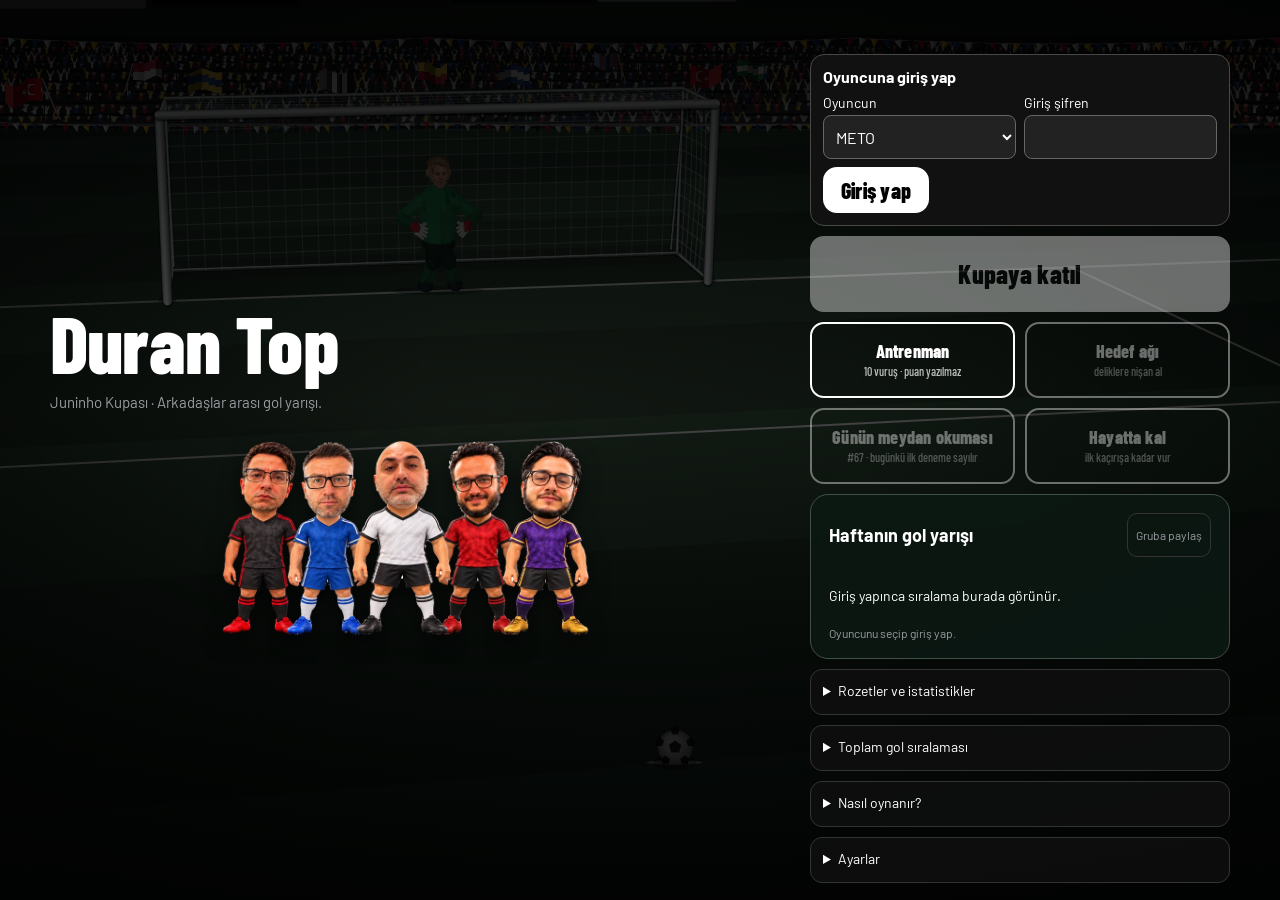
==== index.html @ bfcb336d "Add LORT counter-rotation, wrist follow-through, facial volumes and skin materials (20261022e)" ====
<!doctype html>
<html lang="tr">
<head>
  <meta charset="utf-8">
  <meta name="viewport" content="width=device-width, initial-scale=1, maximum-scale=1, user-scalable=no, viewport-fit=cover">
  <meta name="theme-color" content="#000000">
  <title>Duran Top</title>
  <link rel="preconnect" href="https://fonts.googleapis.com">
  <link rel="preconnect" href="https://fonts.gstatic.com" crossorigin>
  <link href="https://fonts.googleapis.com/css2?family=Barlow+Condensed:wght@600;800&family=Barlow:wght@500;600&display=swap" rel="stylesheet" media="print" onload="this.media='all'">
  <link rel="stylesheet" href="css/stil.css?v=20261021a">
</head>
<body>
  <div id="yukleme" role="status">Görseller yükleniyor…</div>
  <canvas id="sahne" aria-label="Oyun sahnesi"></canvas>

  <!-- Ana ekran -->
  <section id="menu" class="ekran">
    <div class="menu-ust">
      <h1>Duran Top</h1>
      <p class="alt-baslik">Juninho Kupası · Arkadaşlar arası gol yarışı.</p>
    </div>
    <div class="kadro" id="kadro" aria-hidden="true"></div>
    <div class="menu-alt">
      <div id="kimlikKutu" class="kimlik-kutu">
        <form id="kimlikForm"><strong>Oyuncuna giriş yap</strong><label>Oyuncun<select id="kimlikOyuncu"><option value="meto">METO</option><option value="lort">LORT</option><option value="fero">FERO</option><option value="latte">LATTE</option><option value="josh">JOSH</option></select></label><label>Giriş şifren<input id="kimlikKod" type="password" autocomplete="current-password" autocapitalize="characters" spellcheck="false" maxlength="40" required></label><button id="kimlikGiris" class="btn ana" type="submit">Giriş yap</button></form>
        <div id="kimlikAcik" hidden><strong id="kimlikAd"></strong><button id="kimlikCikis" class="ayar" type="button">Çıkış yap</button></div><p id="kimlikNot" role="status"></p>
      </div>
      <div class="menu-oyna">
        <button class="btn ana" id="btnResmi" type="button">Kupaya katıl</button>
        <button class="btn ikinci" id="btnAntrenman" type="button">Antrenman<small>10 vuruş · puan yazılmaz</small></button>
        <button class="btn ikinci" id="btnHedef" type="button">Hedef ağı<small>deliklere nişan al</small></button>
        <button class="btn ikinci" id="btnGunluk" type="button">Günün meydan okuması<small id="gunlukDurum"></small></button>
        <button class="btn ikinci" id="btnHayat" type="button">Hayatta kal<small id="hayatDurum"></small></button>
      </div>
      <div class="kupa-kutu">
        <div class="kupa-baslik"><strong>Haftanın gol yarışı</strong><button id="kupaPaylas" class="ayar" type="button">Gruba paylaş</button></div>
        <p id="haftaBaslik"></p>
        <div id="kupaTablo"><p>Giriş yapınca sıralama burada görünür.</p></div>
        <p id="canliDurum" role="status">Bağlanılıyor…</p>
      </div>
      <details class="menu-detay"><summary>Rozetler ve istatistikler</summary><div id="rozetListe"></div></details>
      <details class="menu-detay"><summary>Toplam gol sıralaması</summary><div id="genelTablo"></div></details>
      <details class="menu-detay"><summary>Nasıl oynanır?</summary>
        <ul class="oyun-kurallari">
          <li>Her hafta 10 vuruş: 5 penaltı, 2 yakın ve 3 uzak frikik.</li>
          <li>En çok gol atan kazanır. Gol sayısı eşitse puana bakılır; puan da eşitse birincilik paylaşılır.</li>
          <li>Hafta pazartesi gece yarısı, İstanbul saatiyle yenilenir. Kullanılmayan vuruşlar devretmez.</li>
          <li>Yalnızca kendi oyuncunla oynarsın. Antrenman sınırsızdır ve yarışmaya sayılmaz.</li>
          <li>Duruşunu ve gücünü seç, kalede nişan al, topa temas noktanı belirle ve yeşilde vur. Sert ve hassas köşe vuruşlarında zamanlama daha zordur.</li>
        </ul>
      </details>
      <details class="menu-detay"><summary>Ayarlar</summary><div class="ayarlar">
        <button class="ayar" id="btnSes" type="button">Ses: açık</button>
        <button class="ayar" id="btnMuzik" type="button">Müzik: açık</button>
        <button class="ayar" id="btnSolEl" type="button">Sol el modu: kapalı</button>
        <button class="ayar" id="btnBuyuk" type="button">Büyük düğmeler: kapalı</button>
        <button class="ayar" id="btnHareket" type="button">Hareket: tam</button>
        <button class="ayar" id="btnTitresim" type="button">Titreşim: açık</button>
        <div class="ses-seviye" id="sesSeviye">
          <label>Müzik <output id="svMuzikYaz">100%</output><input id="svMuzik" type="range" min="0" max="100" step="5" value="100" aria-label="Müzik ses düzeyi"></label>
          <label>Efektler (vuruş, direk, ağ, düdük, uğultu) <output id="svEfektYaz">100%</output><input id="svEfekt" type="range" min="0" max="100" step="5" value="100" aria-label="Efekt ses düzeyi"></label>
          <label>Spiker ve tribün <output id="svTribunYaz">100%</output><input id="svTribun" type="range" min="0" max="100" step="5" value="100" aria-label="Spiker ve tribün ses düzeyi"></label>
        </div>
        <button class="ayar" id="btnCubuk" type="button">Antrenman çubuğu: açık</button>
        <button id="yeniKupa" class="ayar" type="button">Bağlantıyı yenile</button>
      <details id="muzikKaynak"><summary>Müzik kaynakları</summary><p>“Eighties Action”, “Kick Shock”, “Funkorama” — <a href="https://incompetech.com/" target="_blank" rel="noopener">Kevin MacLeod (incompetech.com)</a>. <a href="https://creativecommons.org/licenses/by/4.0/" target="_blank" rel="noopener">Creative Commons: By Attribution 4.0</a>. Süre ve ses seviyesi düzenlendi.</p></details>
      </div></details>
      <input id="kupaKod" type="hidden">
      <p class="not" id="menuNot" hidden></p>
      <button id="btnSifirla" type="button" hidden>Yerel test kaydını sıfırla</button>
    </div>
  </section>

  <!-- Karakter seçimi -->
  <section id="secim" class="ekran" hidden>
    <button class="geri" id="secimGeri" type="button">‹ Menü</button>
    <h2>Kimi seçiyorsun?</h2>
    <p class="not" id="secimNot">Beşinin oynanışı aynı. Fark yalnızca forma ve tepkilerde.</p>
    <div class="secim-izgara" id="secimIzgara"></div>
  </section>

  <!-- Oyun arayüzü -->
  <section id="oyun" class="ekran oyun" hidden>
    <header class="hud">
      <button class="hud-geri" id="hudGeri" type="button">‹ Menü</button>
      <div class="hud-orta">
        <span id="hudVurus">Vuruş 1/10</span>
        <span class="hud-tip" id="hudTip">Penaltı</span>
      </div>
      <div class="hud-puan"><span id="hudPuan">0</span><small>puan</small></div>
      <button class="hud-ses" id="hudSes" type="button" aria-label="Sesi aç veya kapat">Ses kapalı</button>
    </header>

    <div class="ipucu" id="ipucu">Kaleye dokun, parmağını sürükle, bırak. Nişan kilitlenir.</div>

    <div id="fifaNisan" class="kumanda" hidden>
      <div class="kumanda-sol">
        <button id="nisanYukari" class="yon-ok k-yukari" type="button" aria-label="Nişan yukarı">▲</button>
        <button id="nisanSol" class="yon-ok k-sol" type="button" aria-label="Nişan sola">◀</button>
        <button id="nisanAsagi" class="yon-ok k-asagi" type="button" aria-label="Nişan aşağı">▼</button>
        <button id="nisanSag" class="yon-ok k-sag" type="button" aria-label="Nişan sağa">▶</button>
      </div>
      <div class="kumanda-sag">
        <button id="nisanKilit" class="btn ana kumanda-tamam" type="button">Tamam</button>
        <div class="kumanda-vucut">
          <button id="yonSol" class="yon-ok" type="button" aria-label="Vücudu sola çevir (basılı tut)">↺</button>
          <button id="yonSag" class="yon-ok" type="button" aria-label="Vücudu sağa çevir (basılı tut)">↻</button>
        </div>
      </div>
    </div>
    <div id="gucPanel" class="temas-panel guc-panel saha-secimi" hidden>
      <h2>1 · Şut gücü</h2><p id="gucNot">%100 · Tam güç</p>
      <input id="gucSec" type="range" min="30" max="100" value="100" step="1" aria-label="Vuruş gücü">
      <p>Az güç: geniş yeşil, daha yavaş top · Fazla güç: dar yeşil, daha fazla sapma</p>
      <button id="gucOnay" class="btn ana" type="button">Hedefi seç</button>
    </div>
    <div id="temasPanel" class="temas-panel saha-secimi" hidden>
      <h2>2/3 · Topun neresine?</h2><details class="secim-yardim"><summary>Temas ipuçları</summary><p>Merkez: temiz şut · Alt: yükselen top · Üst: bastırılan top<br>Yanlar: falso · Hedef, temiz vuruş yönüdür; temas varış yerini değiştirir.</p></details>
      <canvas id="temasTop" width="220" height="220" aria-label="Top üzerinde temas noktasını seç"></canvas>
      <p id="temasNot">Merkeze temas · Düz şut</p>
      <button id="temasOnay" class="btn ana" type="button">Ortadan vur</button>
    </div>
    <div class="fifa-tik" id="fifaTik" hidden role="button" aria-label="İbre alanı: yeşile gelince dokun"><canvas id="fifaSayacBuyuk" width="240" height="240" aria-hidden="true"></canvas><span id="fifaTikYazi" role="status">Yeşile gelince dokun!</span></div>
    <div class="alt" id="alt" hidden>
      <div class="falso" id="falsoKutu" hidden>
        <span class="etiket">Falso</span>
        <div class="segment" role="group" aria-label="Falso yönü">
          <button type="button" data-falso="-1">↶ Sola</button>
          <button type="button" data-falso="0" class="secili">Düz</button>
          <button type="button" data-falso="1">Sağa ↷</button>
        </div>
      </div>
      <p id="ucusDurum" role="status"></p><small class="ucus-ipucu">Beyaz hedef: nişanın · Kesik çizgi ve sarı halka: yeşilde tahmini uçuş ve kale çizgisi geçişi.</small>
      <div class="cubuk" id="cubukKutu">
        <div class="cubuk-yol" id="cubukYol"><div class="cubuk-bant" id="cubukBant"></div><div class="cubuk-imlec" id="cubukImlec"></div></div>
        <span class="cubuk-yazi" id="cubukYazi">Yeşil: hızlı ve isabetli · Kaçırırsan hız ve isabet düşer</span>
      </div>
      <div class="fifa-sayac" id="fifaKutu" hidden><canvas id="fifaSayac" width="240" height="240" aria-hidden="true"></canvas><span id="fifaYazi" role="status">VUR'u basılı tut: güç dolar. Bırak.</span></div>
      <div class="alt-dugmeler">
        <button class="btn ikinci kucuk" id="duzeltBtn" type="button">Nişanı değiştir (1)</button>
        <button class="btn ana vur" id="vurBtn" type="button">VUR</button>
      </div>
    </div>

    <div class="sonuc" id="sonuc" hidden>
      <div class="sonuc-ust"><div class="sonuc-baslik" id="sonucBaslik">GOL</div><div class="sonuc-puan" id="sonucPuan">+100</div></div>
      <div class="sonuc-detay" id="sonucDetay"></div>
      <div class="sonuc-neden" id="sonucNeden"></div>
      <div class="sonuc-yorum" id="sonucYorum"></div>
      <div class="sonuc-dugmeler"><button class="btn" id="tekrarBtn" type="button">↺ Tekrar</button><button class="btn ana" id="devamBtn" type="button">Devam</button></div>
    </div>
    <div class="tekrar-etiket" id="tekrarEtiket" hidden>● TEKRAR</div>
  </section>

  <!-- Tur sonu -->
  <section id="tursonu" class="ekran" hidden>
    <img id="turKarakter" class="tur-karakter" alt="">
    <h2 id="turBaslik">Tur bitti</h2>
    <div class="tur-toplam"><span id="turToplam">0</span><small>puan</small></div>
    <ol class="tur-liste" id="turListe"></ol>
    <p class="not" id="turNot"></p>
    <div class="tur-dugmeler">
      <button class="btn ikinci" id="sonucPaylas" type="button">Sonucu paylaş</button>
      <button class="btn ikinci" id="kartPaylas" type="button">Görsel paylaş</button>
      <button class="btn ana" id="turTekrar" type="button">Tekrar oyna</button>
      <button class="btn ikinci" id="turMenu" type="button">Menü</button>
    </div>
  </section>

  <script src="js/ayar.js?v=20261020b"></script>
  <script src="js/perf.js?v=20261011a"></script>
  <script src="js/ruzgar.js?v=20261014a"></script>
  <script src="js/bonus.js?v=20261016a"></script>
  <script src="js/yorum.js?v=20261014a"></script>
  <script src="js/rozet.js?v=20261014a"></script>
  <script src="js/modlar.js?v=20261014a"></script>
  <script src="js/muzik.js?v=20261019c"></script>
  <script src="js/cihaz.js?v=20261015a"></script>
  <script src="js/kart.js?v=20261015a"></script>
  <script src="js/sestest.js?v=20261017a"></script>
  <script src="js/veri.js?v=20261005ab"></script>
  <script src="js/baraj.js?v=20261016a"></script>
  <script src="js/model3d.js?v=20261005ae"></script>
  <script src="js/kaleci3d.js?v=20261019a"></script>
  <script src="js/baraj3d.js?v=20261017c"></script>
  <script src="js/kaleci.js?v=20261022a"></script>
  <script src="js/ucus.js?v=20261018b"></script>
  <script src="js/fizik.js?v=20261022a"></script>
  <script src="js/hedef.js?v=20261016a"></script>
  <script src="js/ag.js?v=20261010b"></script>
  <script src="js/puan.js?v=20261005ab"></script>
  <script src="js/ses.js?v=20261019a"></script>
  <script src="js/tezahurat.js?v=20261019a"></script>
  <script src="js/meto3d.js?v=20261021a"></script>
  <script src="js/lort-body.js?v=20261022e"></script>
  <script src="js/futbolcu3d.js?v=20261022e"></script>
  <script src="js/sevinc.js?v=20261020b"></script>
  <script src="js/lort-enhancements.js?v=20261016a"></script>
  <script src="js/tribun.js?v=20261014a"></script>
  <script src="js/cizim.js?v=20261022b"></script>
  <script src="js/canli.js?v=20261022a"></script>
  <script src="js/oyun.js?v=20261022a"></script>
  <div id="seriKutu" class="seri-kutu" hidden>🔥 ×1.5</div>
  <div id="rozetToast" class="rozet-toast" hidden></div>
  <div id="ruzgarKutu" class="ruzgar-kutu" hidden><div class="ruzgar-kadran"><span id="ruzgarOk" class="ruzgar-ok">➤</span></div><div class="ruzgar-metin"><div class="ruzgar-satir"><span id="ruzgarYaz" class="ruzgar-yaz">0</span><span class="ruzgar-birim">m/sn</span></div><span id="ruzgarSev" class="ruzgar-sev">RÜZGÂR</span></div></div>
  <div id="perfKutu" class="perf-kutu" hidden></div>
  <textarea id="perfRapor" class="perf-rapor" hidden readonly aria-label="Performans raporu"></textarea>
</body>
</html>
---- css/stil.css ----
/* Duran Top - gece stadyumu, siyah-beyaz. Tek vurgu: zamanlama bandı ve gol için yeşil. */
:root {
  --gece: #0a0a0a;
  --cizgi: #ffffff;
  --duman: #9a9ca1;
  --levha: rgba(10, 10, 10, 0.82);
  --yesil: #3ddc84;
  --kirmizi: #ff5a4f;
  --baslik: 'Barlow Condensed', 'Arial Narrow', 'Helvetica Neue', Arial, sans-serif;
  --metin: 'Barlow', 'Helvetica Neue', Arial, sans-serif;
  --guvenli-alt: env(safe-area-inset-bottom, 0px);
  --guvenli-ust: env(safe-area-inset-top, 0px);
}
* { box-sizing: border-box; -webkit-tap-highlight-color: transparent; }
html, body { margin: 0; height: 100%; background: var(--gece); color: var(--cizgi); font-family: var(--metin); overflow: hidden; overscroll-behavior: none; }
body { position: fixed; inset: 0; user-select: none; -webkit-user-select: none; -webkit-touch-callout: none; }
canvas#sahne { position: fixed; inset: 0; width: 100%; height: 100%; touch-action: none; display: block; }
[hidden] { display: none !important; }

.ekran { position: fixed; inset: 0; display: flex; flex-direction: column; padding: calc(16px + var(--guvenli-ust)) 18px calc(16px + var(--guvenli-alt)); pointer-events: none; }
.ekran > * { pointer-events: auto; }
#menu, #secim, #tursonu { background: linear-gradient(180deg, rgba(0,0,0,.9) 0%, rgba(0,0,0,.72) 45%, rgba(0,0,0,.94) 100%); }

h1, h2 { font-family: var(--baslik); margin: 0; line-height: .92; font-weight: 800; letter-spacing: -.01em; }
h1 { font-size: clamp(64px, 21vw, 104px); }
h2 { font-size: clamp(34px, 10vw, 48px); }
.alt-baslik, .not { color: var(--duman); font-size: 15px; line-height: 1.35; margin: 10px 0 0; max-width: 34ch; }

/* Ana ekran */
.menu-ust { padding-top: 6vh; }
.kadro { display: flex; justify-content: center; align-items: flex-end; margin: auto 0 4px; padding-bottom: 8px; pointer-events: none; }
.kadro img { flex: 0 0 auto; min-width: 0; width: auto; height: min(26vh, 44vw, 210px); object-fit: contain; object-position: bottom; margin: 0 -7px; filter: drop-shadow(0 8px 10px rgba(0,0,0,.6)); }
.kadro img:nth-child(3) { position: relative; z-index: 2; }
.menu-alt { display: flex; flex-direction: column; gap: 10px; }
.ayarlar { display: flex; gap: 8px; margin-top: 2px; }
.ayar, .link, .geri, .hud-geri, .hud-ses { font: inherit; color: var(--duman); background: none; border: 1px solid #333; border-radius: 10px; padding: 10px 12px; min-height: 44px; }
.ayar { flex: 1; font-size: 14px; }
.ayar.acik { color: var(--cizgi); border-color: var(--cizgi); }
.link { border: 0; text-decoration: underline; font-size: 13px; align-self: flex-start; padding-left: 0; }

.btn { font-family: var(--baslik); font-weight: 800; font-size: 26px; letter-spacing: .01em; min-height: 58px; border-radius: 14px; border: 2px solid var(--cizgi); cursor: pointer; transition: transform .08s ease; }
.btn:active { transform: scale(.98); }
.btn.ana { background: var(--cizgi); color: #000; }
.btn.ikinci { background: transparent; color: var(--cizgi); }
.btn.kucuk { font-size: 18px; min-height: 52px; padding: 0 14px; }
.btn:focus-visible, .ayar:focus-visible, .segment button:focus-visible, .secim-kart:focus-visible { outline: 3px solid var(--yesil); outline-offset: 2px; }

/* Seçim */
.geri { align-self: flex-start; margin-bottom: 16px; }
.secim-izgara { display: grid; grid-template-columns: repeat(3, 1fr); gap: 10px; margin-top: 18px; }
.secim-kart { background: rgba(255,255,255,.04); border: 1px solid #2f2f2f; border-radius: 14px; padding: 8px 4px 10px; color: var(--cizgi); font-family: var(--baslik); font-weight: 800; font-size: 24px; cursor: pointer; display: flex; flex-direction: column; align-items: center; gap: 4px; }
.secim-kart img { width: 100%; height: 17vh; object-fit: contain; }
.secim-kart:active { background: rgba(255,255,255,.12); }

/* HUD */
.oyun { padding: 0; }
.hud { display: grid; grid-template-columns: auto 1fr auto auto; align-items: center; gap: 8px; padding: calc(8px + var(--guvenli-ust)) 10px 8px; background: linear-gradient(180deg, rgba(0,0,0,.78), rgba(0,0,0,0)); }
.hud-geri, .hud-ses { font-size: 13px; padding: 8px 10px; min-height: 40px; background: rgba(0,0,0,.5); }
.hud-orta { display: flex; flex-direction: column; font-family: var(--baslik); font-weight: 800; font-size: 22px; line-height: 1; }
.hud-tip { font-family: var(--metin); font-weight: 600; font-size: 13px; color: var(--duman); margin-top: 3px; }
.hud-puan { text-align: right; font-family: var(--baslik); font-weight: 800; font-size: 34px; line-height: .9; }
.hud-puan small { display: block; font-family: var(--metin); font-weight: 600; font-size: 11px; color: var(--duman); }

.ipucu { position: absolute; left: 14px; right: 14px; bottom: calc(18px + var(--guvenli-alt)); text-align: center; font-size: 16px; font-weight: 600; background: var(--levha); border-radius: 12px; padding: 12px 14px; pointer-events: none; }

/* Alt panel */
.alt { position: absolute; left: 0; right: 0; bottom: 0; background: linear-gradient(180deg, rgba(0,0,0,0), rgba(0,0,0,.88) 24%); padding: 26px 14px calc(14px + var(--guvenli-alt)); display: flex; flex-direction: column; gap: 12px; }
.falso { display: flex; align-items: center; gap: 10px; }
.etiket { font-size: 14px; color: var(--duman); min-width: 44px; }
.segment { display: flex; flex: 1; border: 2px solid var(--cizgi); border-radius: 12px; overflow: hidden; }
.segment button { flex: 1; font: inherit; font-weight: 600; font-size: 16px; min-height: 48px; background: transparent; color: var(--cizgi); border: 0; cursor: pointer; }
.segment button + button { border-left: 2px solid var(--cizgi); }
.segment button.secili { background: var(--cizgi); color: #000; }

.cubuk-yol { position: relative; height: 18px; border-radius: 9px; background: #2a2a2a; border: 1px solid #555; overflow: visible; }
.cubuk-bant { position: absolute; top: -1px; bottom: -1px; left: 46.5%; width: 7%; background: var(--yesil); border-radius: 4px; }
.cubuk-imlec { position: absolute; top: -9px; width: 6px; height: 36px; margin-left: -3px; background: var(--cizgi); border-radius: 3px; box-shadow: 0 0 0 2px #000; left: 0; }
.cubuk-yazi { display: block; text-align: center; font-size: 13px; color: var(--duman); margin-top: 12px; }
.alt-dugmeler { display: flex; gap: 10px; }
.alt-dugmeler .btn.vur { flex: 1; font-size: 38px; min-height: 68px; }
.alt-dugmeler .btn.ikinci { flex: 0 0 38%; line-height: 1.05; }
.alt-dugmeler .btn[disabled] { opacity: .35; }

/* Sonuç */
.sonuc { position: absolute; left: 0; right: 0; bottom: 0; background: rgba(8,8,8,.92); border-top: 1px solid #333; border-radius: 18px 18px 0 0; padding: 14px 16px calc(14px + var(--guvenli-alt)); animation: sonucGel .22s ease-out; }
.sonuc-ust { display: flex; flex-wrap: wrap; align-items: baseline; justify-content: space-between; gap: 2px 10px; }
.sonuc-baslik { font-family: var(--baslik); font-weight: 800; font-size: clamp(30px, 9.5vw, 58px); line-height: .95; white-space: nowrap; }
.sonuc.gol .sonuc-baslik, .sonuc.gol .sonuc-puan { color: var(--yesil); }
.sonuc.kacti .sonuc-baslik { color: var(--kirmizi); }
.sonuc-puan { font-family: var(--baslik); font-weight: 800; font-size: 34px; white-space: nowrap; flex-shrink: 0; }
.sonuc-detay { color: var(--duman); font-size: 14px; min-height: 18px; margin-top: 2px; }
.sonuc-neden { font-size: 16px; font-weight: 600; margin: 8px 0 12px; min-height: 40px; line-height: 1.3; }
.sonuc .btn { width: 100%; min-height: 54px; }
@keyframes sonucGel { from { opacity: 0; } to { opacity: 1; } }

/* Tur sonu */
#tursonu { align-items: stretch; overflow-y: auto; }
.tur-karakter { height: 24vh; max-height: 190px; width: auto; max-width: 70%; object-fit: contain; align-self: center; margin-top: 2vh; }
#tursonu h2 { text-align: center; margin-top: 4px; }
.tur-toplam { text-align: center; font-family: var(--baslik); font-weight: 800; font-size: 76px; line-height: 1; margin-top: 6px; }
.tur-toplam small { font-family: var(--metin); font-weight: 600; font-size: 14px; color: var(--duman); margin-left: 6px; }
.tur-liste { list-style: none; margin: 10px 0 0; padding: 0; }
.tur-liste li { display: grid; grid-template-columns: 1fr auto; gap: 8px; padding: 9px 2px; border-bottom: 1px solid #2a2a2a; font-size: 16px; }
.tur-liste .ad { font-weight: 600; }
.tur-liste .sonuc-ad { color: var(--duman); font-size: 14px; display: block; font-weight: 500; }
.tur-liste .p { font-family: var(--baslik); font-weight: 800; font-size: 26px; align-self: center; }
.tur-liste .p.sifir { color: #666; }
#turNot { text-align: center; margin: 12px auto 0; }
.tur-dugmeler { display: flex; flex-direction: column; gap: 10px; margin-top: auto; padding-top: 16px; }

@media (max-height: 700px) {
  .kadro img { height: 20vh; }
  .alt { gap: 8px; padding-top: 20px; }
  .segment button { min-height: 42px; }
  .cubuk-yazi { margin-top: 10px; }
  .alt-dugmeler .btn.vur { min-height: 58px; font-size: 32px; }
}
@media (prefers-reduced-motion: reduce) { .sonuc { animation: none; } .btn { transition: none; } }

/* Compact layouts may scroll menus; game controls stay fixed. */
#menu, #secim { overflow-y: auto; pointer-events: auto; }
#yukleme { position: fixed; z-index: 100; inset: 0; display: grid; place-items: center; padding: 30px; text-align: center; background: rgba(0,0,0,.94); font-size: 18px; }
@media (max-height: 650px) {
 .menu-ust { padding-top: 8px; }
 .kadro { margin: 12px 0; }
 .kadro img { height: 18vh; }
 .menu-alt { gap: 6px; }
 .hud-orta { font-size: 18px; }
 .hud-tip { font-size: 11px; }
 .hud { gap: 4px; }
 .alt { gap: 6px; padding-top: 14px; }
 .alt-dugmeler .btn.ikinci { font-size: 15px; }
}

.kupa-kutu { background:#171717; border:1px solid #444; border-radius:12px; padding:12px; display:flex; flex-direction:column; gap:8px; font-size:14px; }
.kupa-kutu label { display:flex; align-items:center; gap:10px; }
#kupaKod { width:120px; padding:8px; background:#000; color:#fff; border:1px solid #777; font:700 20px monospace; text-transform:uppercase; }
#kupaTablo>div {display:flex;justify-content:space-between;gap:10px;padding:5px 0;border-bottom:1px solid #333;font-size:12px;}
.temas-panel {position:absolute;inset:0;z-index:20;background:rgba(0,0,0,.92);display:flex;flex-direction:column;justify-content:center;align-items:center;text-align:center;gap:8px;padding:16px;pointer-events:auto;}
.temas-panel h2 {font-size:32px;}.temas-panel p {margin:4px 0;font-size:14px;}
#temasTop {width:200px;height:200px;touch-action:none;}
.temas-panel .btn {width:min(340px,100%);font-size:24px;}
#menu {display:block;overflow-y:auto;} .menu-ust{padding-top:20px;} .kadro{margin:20px 0;} .kadro img{height:min(18vh,130px);}
@media(max-height:650px){#temasTop{width:150px;height:150px;}.temas-panel h2{font-size:26px;}}

.ucus-ipucu {display:block;color:#b9c8c0;font-size:12px;text-align:center;line-height:1.4;margin-bottom:5px;}
/* Full viewport scene, bounded readable controls, independent wide-screen composition. */
html,body {width:100%;min-height:100%;}canvas#sahne {height:100dvh;}
.ekran {height:100dvh;box-sizing:border-box;}
#secim,#tursonu {overflow-y:auto;pointer-events:auto;}
.alt,.sonuc {left:50%;right:auto;transform:translateX(-50%);width:min(520px,calc(100% - 28px));box-sizing:border-box;}
.hud {width:min(1200px,100%);margin:0 auto;box-sizing:border-box;}
#ucusDurum {font-size:13px;line-height:1.3;color:#ffcf75;text-align:center;margin:4px 0;}
#canliDurum {font-size:13px;color:#8de0ad;margin:4px 0;}
#tursonu>.tur-liste,#tursonu>.tur-dugmeler {width:min(620px,100%);align-self:center;}
#tursonu .not {align-self:center;text-align:center;}
@media(min-width:900px) and (min-height:500px){
 #menu {display:grid;grid-template-columns:minmax(0,1fr) 420px;grid-template-rows:auto auto;gap:16px 48px;padding:clamp(30px,6vh,80px) max(32px,calc((100vw - 1180px)/2));align-content:center;}
 .menu-ust {grid-column:1;grid-row:1;padding:0;align-self:end;}h1{font-size:clamp(76px,7vw,120px);}
 #menu .kadro {grid-column:1;grid-row:2;align-self:start;margin:24px 0 0;}
 #menu .kadro img {height:clamp(120px,22vh,245px);margin:0 -10px;}
 #menu .menu-alt {grid-column:2;grid-row:1/span 2;align-self:center;}
 .menu-alt .kupa-kutu {background:rgba(12,24,18,.9);padding:18px;border:1px solid #405047;border-radius:18px;}
 #secim {padding:clamp(24px,5vh,60px) max(32px,calc((100vw - 1180px)/2));}
 .secim-izgara {grid-template-columns:repeat(5,minmax(0,1fr));gap:18px;margin-top:40px;}
 .secim-kart img {height:clamp(140px,30vh,330px);}.secim-kart{font-size:32px;padding:14px;}
 .temas-panel {background:rgba(0,0,0,.84);}.temas-panel h2{font-size:46px;}#temasTop{width:280px;height:280px;}
 .hud {padding:20px 28px;}.hud-orta{font-size:30px;}.hud-puan{font-size:44px;}
 .alt,.sonuc {bottom:24px;}.ipucu{left:50%;right:auto;width:520px;transform:translateX(-50%);box-sizing:border-box;}
}
@media(orientation:landscape) and (max-height:600px){
 .hud{padding:8px 16px;}.hud-orta{font-size:20px;}
 .alt,.sonuc{width:min(430px,calc(100% - 28px));bottom:8px;padding:12px;}
 .sonuc-baslik{font-size:30px;}.sonuc-neden{min-height:0;margin:4px 0;font-size:13px;}
 .temas-panel{gap:3px;}#temasTop{height:140px;width:140px;}.temas-panel h2{font-size:26px;}
}
@media(orientation:landscape) and (max-height:600px){
 .alt,.sonuc{left:auto;right:12px;transform:none;width:min(330px,40vw);}
 .ipucu{left:12px;right:auto;width:calc(55vw - 24px);box-sizing:border-box;}
}
@media(min-width:900px) and (min-height:600px){
 .alt,.sonuc{left:auto;right:clamp(24px,4vw,80px);transform:none;width:340px;bottom:30px;}
 .ipucu{left:20%;right:auto;width:40%;transform:none;bottom:24px;}
}

.guc-panel input[type=range]{width:100%;height:30px;accent-color:#f04d57;cursor:pointer;touch-action:pan-x;background:transparent;}
.guc-panel input[type=range]::-webkit-slider-runnable-track{height:16px;border-radius:12px;background:linear-gradient(90deg,#741b27,#e2444f,#ff8c79);border:1px solid #ff9d98;}
.guc-panel input[type=range]::-webkit-slider-thumb{-webkit-appearance:none;width:28px;height:28px;border-radius:50%;background:#fff;border:3px solid #ed4858;margin-top:-7px;}
.guc-panel input[type=range]{-webkit-appearance:none;appearance:none;}
.guc-panel input[type=range]::-moz-range-track{height:16px;border-radius:12px;background:linear-gradient(90deg,#741b27,#ff8c79);}
.guc-panel input[type=range]::-moz-range-thumb{width:24px;height:24px;border-radius:50%;background:white;border:3px solid #ed4858;}

#durusPanel .segment { flex:0 0 auto; width:min(420px,100%); }

/* Show the field first; direction options remain below the player rather than covering the scene. */
.hazirlik-panel, #durusPanel { position:absolute; inset:auto 12px calc(16px + var(--guvenli-alt)); width:min(560px,calc(100% - 24px)); margin:0 auto; padding:14px; border:1px solid #555; border-radius:18px; background:rgba(8,8,8,.94); }
.hazirlik-panel .btn { width:100%; } #durusPanel h2 { font-size:28px; } #durusPanel p {font-size:14px;}

/* Weekly league and private login: allow the longer menu to scroll on phones. */
#menu {overflow-y:auto; overscroll-behavior:contain;} #menu .menu-ust {padding-top:12px;} #menu .kadro {flex-shrink:0;margin:12px 0;} #menu .menu-alt {padding-bottom:20px;}
.kimlik-kutu {border:1px solid #484848;border-radius:14px;background:#111;padding:12px;}
#kimlikForm {display:flex;flex-wrap:wrap;gap:8px;align-items:end;}#kimlikForm strong {width:100%;}#kimlikForm label {flex:1 1 140px;font-size:14px;display:flex;flex-direction:column;gap:4px;}
#kimlikForm input,#kimlikForm select {width:100%;font:inherit;font-size:16px;background:#222;color:white;border:1px solid #666;border-radius:8px;min-height:44px;padding:8px;}
#kimlikForm .btn {font-size:22px;min-height:44px;padding:8px 16px;}#kimlikAcik {display:flex;align-items:center;gap:12px;}#kimlikAcik .ayar {flex:0 0 auto;margin-left:auto;}#kimlikNot {font-size:14px;margin:6px 0 0;}
#genelTablo>div {display:flex;justify-content:space-between;gap:10px;padding:6px 0;border-bottom:1px solid #333;font-size:14px;}.kupa-kutu h3 {font-size:16px;margin:12px 0 4px;}

.btn:disabled {opacity:.4;cursor:not-allowed;}
/* Scores remain readable on narrow phones; names and totals may wrap separately. */
#genelTablo>div { flex-wrap:wrap; }
#genelTablo>div span { white-space:nowrap; }
#haftaBaslik { line-height:1.45; overflow-wrap:anywhere; }

/* Responsive access: long menus start at the top; controls scroll inside the viewport. */
#menu, #secim, #tursonu {
  overflow-x:hidden;
  overflow-y:auto;
  overscroll-behavior-y:contain;
  -webkit-overflow-scrolling:touch;
  scroll-padding-block:16px;
}
#menu > *, #secim > *, #tursonu > * { flex-shrink:0; min-width:0; }
#menu .menu-alt { min-width:0; }
#menu .kadro { max-width:100%; }
#menu .kadro img { max-width:23%; }
.kupa-kutu label { flex-wrap:wrap; }
#kupaTablo > div, #genelTablo > div { flex-wrap:wrap; }
#kupaTablo > div span, #genelTablo > div span { white-space:normal; overflow-wrap:anywhere; }
#kimlikAcik { flex-wrap:wrap; }
.temas-panel {
  overflow-y:auto;
  overflow-x:hidden;
  overscroll-behavior-y:contain;
  justify-content:flex-start;
  justify-content:safe center;
  padding-top:calc(16px + var(--guvenli-ust));
  padding-bottom:calc(16px + var(--guvenli-alt));
}
.temas-panel > * { flex-shrink:0; max-width:100%; }
.temas-panel h2, .sonuc-baslik { overflow-wrap:anywhere; }
.sonuc-baslik { white-space:normal; min-width:0; }
.alt, .sonuc, .hazirlik-panel, #durusPanel {
  max-height:calc(100dvh - 90px - var(--guvenli-ust) - var(--guvenli-alt));
  overflow-y:auto;
  overflow-x:hidden;
  overscroll-behavior-y:contain;
  -webkit-overflow-scrolling:touch;
}
.hud { flex-shrink:0; }
.hud-orta { min-width:0; }
.hud-tip { overflow-wrap:anywhere; }
@media(min-width:900px) and (min-height:500px) {
  #menu { align-content:start; grid-template-rows:auto auto; }
  #menu .menu-alt { align-self:start; }
}
@media(max-width:360px) {
  .hud { gap:4px; padding-inline:6px; }
  .hud-geri, .hud-ses { padding-inline:6px; font-size:12px; }
  .hud-orta { font-size:18px; }
  .hud-puan { font-size:28px; }
  .temas-panel h2 { font-size:26px; }
}
@media(max-height:420px) {
  .temas-panel { gap:4px; }
  .temas-panel p { font-size:12px; }
  #temasTop { width:120px; height:120px; }
  .temas-panel .btn { min-height:44px; }
  #durusPanel { padding:8px; gap:4px; }
  #durusPanel h2 { font-size:22px; }
}

/* Preparation controls sit in the empty left flank, clear of the player.
   The timing/shoot panel retains its original bottom position. */
#oyun .saha-secimi {
  inset:auto max(10px, env(safe-area-inset-right, 0px)) env(safe-area-inset-bottom, 0px) auto;   /* panelin onay düğmesi alt kenardan ≈11 px: kumandadaki Tamam (10 px) ile aynı hizada */   /* HEP aynı yer: sağ alt köşe (Tamam düğmesiyle aynı köşe); sol el modunda sol alt */
  width:min(280px, 44vw);
  max-height:calc(62% - var(--guvenli-alt));
  margin:0;
  padding:10px;
  display:flex;
  flex-direction:column;
  align-items:stretch;
  justify-content:flex-start;
  gap:6px;
  border:1px solid #555;
  border-radius:14px;
  background:rgba(8,8,8,.9);
  text-align:left;
  overflow:auto;
  pointer-events:auto;
}
#oyun .saha-secimi h2 {font-size:20px;line-height:1.2;margin:0;}
#oyun .saha-secimi p {font-size:13px;line-height:1.3;margin:0;}
#oyun .saha-secimi .btn {width:100%;min-height:48px;padding:8px 4px;font-size:20px;line-height:1.15;}
#oyun .saha-secimi .segment {width:100%;flex:none;flex-direction:column;}
#oyun .saha-secimi .segment button {min-height:44px;padding:6px;font-size:16px;flex:none;}
#oyun .saha-secimi .segment button + button {border-left:0;border-top:2px solid var(--cizgi);}
#oyun .saha-secimi #temasTop {width:100%;max-width:180px;height:auto;aspect-ratio:1;align-self:center;}
.secim-yardim {font-size:12px;line-height:1.3;}
.secim-yardim summary {cursor:pointer;min-height:24px;}
#oyun .secim-yardim p {margin-top:4px;}
@media(max-width:360px) {
  #oyun .saha-secimi {padding:8px;gap:4px;}
  #oyun .saha-secimi h2 {font-size:18px;}
  #oyun .saha-secimi p {font-size:12px;}
  #oyun .saha-secimi .btn {font-size:18px;}
}
@media(max-height:420px) {
  #oyun .saha-secimi {top:auto;width:min(260px,28vw);max-height:calc(100% - 100px - var(--guvenli-alt));}
  #oyun .saha-secimi #temasTop {max-width:120px;}
}

/* Main menu: play first, goals at a glance, optional details on demand. */
#menu .menu-ust {padding-top:8px;}
#menu .kadro {margin:10px 0;}
#menu .kadro img {height:min(19vh,34vw,160px);}
.menu-oyna {display:grid;grid-template-columns:1fr 1fr;gap:10px;}
.menu-oyna .btn {font-size:24px;min-width:0;padding:8px;}
.kupa-baslik {display:flex;align-items:center;justify-content:space-between;gap:8px;}
.kupa-baslik strong {font-size:18px;}
.kupa-baslik .ayar {flex:0 0 auto;font-size:12px;padding:8px;}
#haftaBaslik {margin:0;font-size:13px;color:var(--duman);}
#canliDurum {margin:0;font-size:12px;color:var(--duman);}
#kimlikNot:empty {display:none;}
.menu-detay {border:1px solid #343434;border-radius:12px;padding:0 12px;background:rgba(15,15,15,.85);}
.menu-detay > summary {min-height:44px;padding:12px 0;cursor:pointer;font-size:14px;}
.menu-detay[open] {padding-bottom:12px;}
.menu-detay .ayarlar {flex-wrap:wrap;}
.menu-detay .ayar {flex:1 1 120px;}
.skor-satiri {border-bottom:1px solid #303630;}
.skor-satiri > summary {display:flex;align-items:center;justify-content:space-between;gap:8px;min-height:44px;cursor:pointer;list-style:none;font-size:14px;}
.skor-satiri > summary::-webkit-details-marker {display:none;}
.skor-satiri > summary span {font-weight:700;white-space:nowrap;}
.skor-satiri > summary b::after {content:' ⌄';font-size:12px;color:#999;}
.skor-satiri[open] > summary b::after {content:' ⌃';}
.skor-satiri p {margin:0 0 8px;font-size:12px;color:var(--duman);}
.oyun-kurallari {padding-left:18px;margin:0;font-size:14px;line-height:1.5;}
.oyun-kurallari li + li {margin-top:8px;}
@media(min-width:900px) and (min-height:500px) {
  #menu .menu-ust {padding:0;}
  #menu .kadro img {height:clamp(120px,22vh,245px);}
}

/* Seçim panelleri (2/3 temas, güç) oyuncunun duruşuna göre yer DEĞİŞTİRMEZ: hep aynı köşe. Sol el modunda sol alt. */
#oyun.sol-el .saha-secimi {right:auto;left:max(10px,env(safe-area-inset-left,0px));}

/* Ok tuşlarıyla anlık yön (20261006b) */
.yon-satir { display:flex; align-items:center; gap:8px; margin:6px 0 8px; }
.yon-ok { flex:0 0 56px; height:52px; border-radius:14px; border:1px solid #666; background:#1d1d1d; color:#fff; font-size:24px; touch-action:none; user-select:none; -webkit-user-select:none; -webkit-touch-callout:none; }
.yon-ok.basili { background:#3a5a3a; border-color:#7c7; }
.yon-aci { flex:1 1 auto; text-align:center; font-size:15px; color:#eee; min-width:70px; }
.yon-tamam { flex:0 0 auto; width:auto !important; padding:0 16px; height:52px; }
@media (max-height:700px){ .yon-ok,.yon-tamam{height:44px;} .yon-satir{margin:4px 0;} }

/* FIFA 2003 tarzı frikik sayacı (20261006c) */
#fifaNisan .yon-satir { justify-content:center; }
#fifaNisan .yon-ok { flex:0 0 48px; }
.fifa-sayac { display:flex; align-items:center; gap:10px; margin:4px 0 6px; }
.fifa-sayac canvas { width:96px; height:96px; flex:0 0 96px; }
.fifa-sayac span { font-size:14px; color:#eee; }
#vurBtn.fifa { touch-action:none; user-select:none; -webkit-user-select:none; -webkit-touch-callout:none; }
@media (max-height:700px){ .fifa-sayac canvas{width:72px;height:72px;flex-basis:72px;} }

/* Duruş (vücut) ve nişan okları ayrı satırlarda (20261010c) */
.yon-etiket { flex:0 0 52px; font-size:13px; color:#cfd6d2; }
#fifaNisan .yon-ok { flex:0 0 44px; height:46px; font-size:20px; }
#fifaNisan .yon-satir { justify-content:flex-start; gap:6px; margin:4px 0; }
.yon-tamam-genis { width:100%; height:44px; margin-top:6px; }
@media (max-height:700px){ #fifaNisan .yon-ok{height:40px;} .yon-tamam-genis{height:38px;} }

/* Kumanda (20261010g): açıklamasız, yalnız ok tuşları. Solda nişan (artı düzeni), sağda Tamam ve vücut dönüşü. Panel yok, oyun alanını kapatmaz. */
#oyun .kumanda { position:absolute; left:0; right:0; bottom:max(10px, env(safe-area-inset-bottom, 0px)); z-index:20; display:flex; flex-direction:column; justify-content:flex-end; align-items:flex-end; gap:8px;   /* hepsi sağ altta: ok artısı üstte, altında [↺ ↻ Tamam]; Tamam seçim panellerindeki onay düğmesiyle aynı köşede */
  padding:0 max(10px, env(safe-area-inset-right, 0px)) 0 max(10px, env(safe-area-inset-left, 0px)); background:none; border:0; pointer-events:none; }
#oyun .kumanda[hidden] { display:none; }
#oyun .kumanda button { pointer-events:auto; }
.kumanda-sol { display:grid; grid-template-columns:repeat(3, 54px); grid-template-rows:repeat(2, 54px); gap:6px; }
.kumanda-sol .k-yukari { grid-column:2; grid-row:1; } .kumanda-sol .k-sol { grid-column:1; grid-row:2; } .kumanda-sol .k-asagi { grid-column:2; grid-row:2; } .kumanda-sol .k-sag { grid-column:3; grid-row:2; }
.kumanda-sag { display:flex; flex-direction:row; align-items:center; gap:8px; }
.kumanda-sag .kumanda-vucut { order:1; } .kumanda-sag .kumanda-tamam { order:2; }
.kumanda-vucut { display:flex; gap:6px; }
#oyun .kumanda .yon-ok { flex:none; width:54px; height:54px; border-radius:50%; border:1px solid rgba(255,255,255,.35); background:rgba(10,10,10,.55); color:#fff; font-size:22px; padding:0; line-height:1; }
#oyun .kumanda .yon-ok.basili { background:rgba(60,120,60,.75); border-color:#8d8; }
#oyun .kumanda .kumanda-tamam { width:122px; min-height:46px; height:46px; font-size:19px; padding:0 10px; border-radius:23px; }
@media (max-height:700px) { .kumanda-sol { grid-template-columns:repeat(3, 46px); grid-template-rows:repeat(2, 46px); } #oyun .kumanda .yon-ok { width:46px; height:46px; font-size:19px; } #oyun .kumanda .kumanda-tamam { height:40px; min-height:40px; width:108px; } }

/* Performans göstergesi (gizli; ?perf=1 ya da puana 5 dokunuş) */
.perf-kutu { position:fixed; left:4px; top:calc(env(safe-area-inset-top, 0px) + 56px); z-index:1000; font:10px/1.3 ui-monospace, Menlo, monospace; color:#9f9; background:rgba(0,0,0,.65); padding:3px 6px; border-radius:6px; }
.perf-kutu[hidden], .perf-rapor[hidden] { display:none; }
.perf-rapor { position:fixed; left:8px; right:8px; top:60px; bottom:60px; z-index:1001; font:11px/1.35 ui-monospace, Menlo, monospace; color:#eee; background:rgba(0,0,0,.92); border:1px solid #888; border-radius:8px; padding:8px; resize:none; }

/* Tekrar (replay) */
.sonuc-dugmeler { display:flex; gap:10px; margin-top:10px; } .sonuc-dugmeler .btn { flex:1; } #tekrarBtn { flex:0 0 38%; }
.tekrar-etiket { position:absolute; top:calc(env(safe-area-inset-top, 0px) + 64px); left:50%; transform:translateX(-50%); z-index:30; font:700 15px/1 'Barlow Condensed', Arial, sans-serif; letter-spacing:.12em; color:#fff; background:rgba(200,30,30,.88); padding:6px 14px; border-radius:14px; pointer-events:none; }
.tekrar-etiket[hidden] { display:none; }

/* Rüzgâr göstergesi: yalnız ok ve hız (açıklama yok). Ok yukarı = kaleye doğru esiyor. */
.ruzgar-kutu { position:fixed; top:calc(env(safe-area-inset-top, 0px) + 58px); right:8px; z-index:25; display:flex; align-items:center; gap:5px; background:rgba(0,0,0,.5); border:1px solid rgba(255,255,255,.25); border-radius:16px; padding:3px 9px 3px 6px; color:#fff; font:700 14px/1 'Barlow Condensed', Arial, sans-serif; pointer-events:none; }
.ruzgar-kutu[hidden] { display:none; }
.ruzgar-ok { display:inline-block; font-size:17px; transform:rotate(-90deg); transition:transform .25s; color:#bfe4ff; }
.ruzgar-kutu.sert .ruzgar-ok { color:#ffb36b; } .ruzgar-kutu.sert { border-color:#ffb36b; }
.ruzgar-kutu.durgun { opacity:.55; }

/* Bonus: seri göstergesi, rozet bildirimi, yorum bandı, rozet listesi */
.seri-kutu { position:fixed; top:calc(env(safe-area-inset-top, 0px) + 58px); left:8px; z-index:25; background:rgba(0,0,0,.55); border:1px solid #ffb36b; color:#ffd9a8; border-radius:16px; padding:3px 10px; font:700 15px/1 'Barlow Condensed', Arial, sans-serif; pointer-events:none; }
.seri-kutu[hidden], .rozet-toast[hidden] { display:none; }
.rozet-toast { position:fixed; left:50%; top:calc(env(safe-area-inset-top, 0px) + 100px); transform:translateX(-50%); z-index:40; background:linear-gradient(135deg,#ffd35a,#ff9f1c); color:#2b1800; border-radius:20px; padding:8px 16px; font:700 16px/1.1 'Barlow Condensed', Arial, sans-serif; box-shadow:0 4px 16px rgba(0,0,0,.45); pointer-events:none; white-space:nowrap; }
.sonuc-yorum { margin-top:8px; font-style:italic; opacity:.92; font-size:15px; }
.rozet-ist { font-size:13px; opacity:.85; margin:6px 0 8px; } .rozet-izgara { display:flex; flex-direction:column; gap:5px; }
.rozet { padding:6px 10px; border-radius:10px; font-size:14px; } .rozet.var { background:rgba(255,200,60,.18); border:1px solid rgba(255,200,60,.55); } .rozet.yok { opacity:.45; border:1px dashed rgba(255,255,255,.25); }

/* Yeni modlar: menü düğmelerinin alt satırı */
.menu-oyna .btn small { display:block; font-size:12px; font-weight:400; opacity:.75; margin-top:2px; letter-spacing:0; text-transform:none; }

/* Ses testi paneli (?sestest=1) */
.ses-test { position:fixed; inset:10px; z-index:2000; overflow:auto; background:rgba(10,14,12,.96); border:1px solid #6a8; border-radius:14px; padding:12px; color:#eee; font:14px/1.4 Arial, sans-serif; }
.ses-test-baslik { margin:12px 0 6px; font-weight:700; color:#9fd; } .ses-test-btn { margin:3px 4px 3px 0; padding:9px 12px; border-radius:10px; border:1px solid #888; background:#223; color:#fff; font-size:14px; }
.ses-test-durum, .ses-test-kayit { margin-top:12px; white-space:pre-wrap; font:12px/1.4 ui-monospace, Menlo, monospace; color:#cfe; }

/* Erişilebilirlik: sol el modu (kumanda yer değiştirir), büyük düğmeler */
#oyun.sol-el .kumanda { align-items:flex-start; } #oyun.sol-el .kumanda-sag { flex-direction:row-reverse; } #oyun.sol-el .kumanda-vucut { flex-direction:row-reverse; }
#oyun.buyuk .kumanda-sol { grid-template-columns:repeat(3, 64px); grid-template-rows:repeat(2, 64px); }
#oyun.buyuk .kumanda .yon-ok { width:64px; height:64px; font-size:26px; } #oyun.buyuk .kumanda .kumanda-tamam { width:150px; height:56px; min-height:56px; font-size:21px; border-radius:28px; }

/* Rüzgâr ibresi (büyük sürüm): yönü gösteren kadran, büyük hız, şiddet etiketi. Ok yukarı = kaleye doğru esiyor. */
.ruzgar-kutu { top:calc(env(safe-area-inset-top, 0px) + 54px); right:6px; gap:8px; padding:6px 12px 6px 7px; border-radius:20px; background:rgba(4,12,20,.78); border:2px solid #7fc4ff; box-shadow:0 0 14px rgba(127,196,255,.45); }
.ruzgar-kadran { width:54px; height:54px; border-radius:50%; display:flex; align-items:center; justify-content:center; background:radial-gradient(circle at 50% 50%, rgba(127,196,255,.18), rgba(0,0,0,.35)); border:2px solid rgba(255,255,255,.55); position:relative; }
.ruzgar-kadran::before { content:'K'; position:absolute; top:1px; left:50%; transform:translateX(-50%); font:700 9px/1 Arial, sans-serif; color:rgba(255,255,255,.7); }
.ruzgar-ok { font-size:34px; line-height:1; color:#cfeaff; text-shadow:0 0 8px rgba(127,196,255,.9); transition:transform .25s; }
.ruzgar-metin { display:flex; flex-direction:column; align-items:flex-start; line-height:1; }
.ruzgar-satir { display:flex; align-items:baseline; gap:3px; } .ruzgar-yaz { font:800 32px/1 'Barlow Condensed', Arial, sans-serif; color:#fff; } .ruzgar-birim { font:600 13px/1 'Barlow Condensed', Arial, sans-serif; color:rgba(255,255,255,.75); }
.ruzgar-sev { margin-top:3px; font:800 13px/1 'Barlow Condensed', Arial, sans-serif; letter-spacing:.14em; color:#9fd3ff; }
.ruzgar-kutu.orta { border-color:#7fc4ff; } .ruzgar-kutu.orta .ruzgar-ok { color:#cfeaff; }
.ruzgar-kutu.sert { border-color:#ffa24a; box-shadow:0 0 18px rgba(255,162,74,.65); animation:ruzgarNabiz 1.1s ease-in-out infinite; } .ruzgar-kutu.sert .ruzgar-ok { color:#ffd3a1; text-shadow:0 0 10px rgba(255,162,74,.95); } .ruzgar-kutu.sert .ruzgar-sev { color:#ffb36b; }
.ruzgar-kutu.durgun { opacity:.8; border-color:#8aa; box-shadow:none; } .ruzgar-kutu.durgun .ruzgar-ok { color:#9ab; text-shadow:none; }
@keyframes ruzgarNabiz { 0%,100% { transform:scale(1); } 50% { transform:scale(1.05); } }
@media (prefers-reduced-motion: reduce) { .ruzgar-kutu.sert { animation:none; } }

/* Yönerge bandı kumandanın ÜSTÜNDE durur (kumanda sağ altta toplandı): dikeyde ok artısı + ↺ ↻ Tamam bloğunun yukarısı */
@media (orientation:portrait) {
  .ipucu { bottom:calc(196px + var(--guvenli-alt)); }
  #oyun.buyuk .ipucu { bottom:calc(226px + var(--guvenli-alt)); }
}
@media (orientation:portrait) and (max-height:700px) {
  .ipucu { bottom:calc(172px + var(--guvenli-alt)); }
  #oyun.buyuk .ipucu { bottom:calc(226px + var(--guvenli-alt)); }
}

/* Menü cilası (20261019a): başlık tek satır, mod düğmeleri eşit yükseklikte ve düzenli ızgara (birincil düğme tam genişlik) */
#menu h1 { font-size: clamp(44px, 14.5vw, 80px); line-height: 1; white-space: nowrap; }
.menu-oyna { grid-auto-rows: minmax(76px, auto); gap: 10px; }
.menu-oyna .btn { display: flex; flex-direction: column; align-items: center; justify-content: center; text-align: center; line-height: 1.12; font-size: 18px; padding: 8px 8px; min-height: 76px; }
.menu-oyna .btn.ana { grid-column: 1 / -1; min-height: 70px; font-size: 26px; }
.menu-oyna .btn small { margin-top: 3px; font-size: 12px; font-weight: 500; opacity: .72; line-height: 1.2; }
@media (max-width: 360px) { .menu-oyna .btn { font-size: 16px; } .menu-oyna .btn.ana { font-size: 22px; } }

/* Ses düzeyi kaydırıcıları (Ayarlar) */
.ses-seviye { display:flex; flex-direction:column; gap:10px; margin:8px 0 2px; padding:10px 12px; border:1px solid rgba(255,255,255,.18); border-radius:12px; }
.ses-seviye label { display:flex; flex-wrap:wrap; align-items:center; justify-content:space-between; gap:4px 10px; font-size:14px; }
.ses-seviye output { font-weight:700; min-width:42px; text-align:right; }
.ses-seviye input[type=range] { flex:1 1 100%; width:100%; accent-color:#ffd25a; height:26px; }

/* İbre evresi (20261021a): hareketli imleç ve yeşil bant ekranın ORTASINDA, büyük ve ayrı bir dokunma alanı; güç için basılı tutulan VUR düğmesinden uzak.
 * Güç bırakılınca önce "hazır" evresi (soluk, dokunuş yok sayılır), sonra ibre başlar ve oyuncu dokunana kadar gidip gelir; oyun kendiliğinden vurmaz. */
.fifa-tik { position:absolute; left:50%; top:56%; transform:translate(-50%,-50%); width:min(62vw, 62vh, 290px); aspect-ratio:1; z-index:26; display:flex; flex-direction:column; align-items:center; justify-content:center; border-radius:50%; background:rgba(0,0,0,.45); border:2px solid rgba(255,255,255,.28); touch-action:manipulation; cursor:pointer; -webkit-tap-highlight-color:transparent; user-select:none; }
.fifa-tik canvas { width:100%; height:100%; pointer-events:none; }
.fifa-tik span { position:absolute; bottom:-34px; left:50%; transform:translateX(-50%); white-space:nowrap; font-size:16px; font-weight:800; color:#fff; text-shadow:0 2px 5px #000, 0 0 8px #000; pointer-events:none; }
.fifa-tik.hazir { opacity:.72; border-color:rgba(255,255,255,.12); }
.fifa-tik.hazir span { color:#ffd25a; }
@media (orientation:landscape) and (max-height:600px) { .fifa-tik { top:52%; width:min(58vh, 250px); } .fifa-tik span { bottom:-30px; font-size:14px; } }
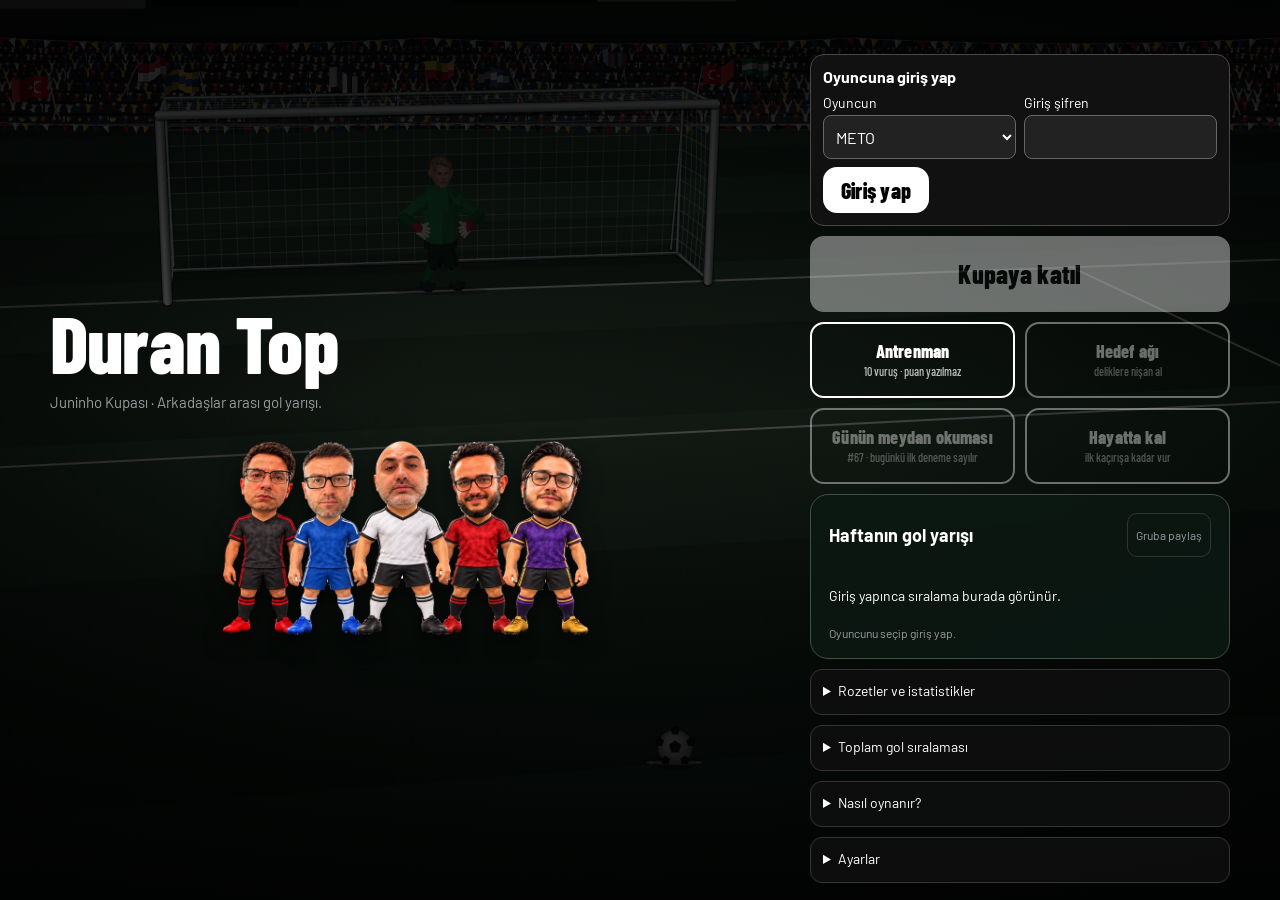
==== commit 16199fd6: "Refine LORT joint topology, finger articulation, run arms and head seams (20261022f)" ====
--- a/index.html
+++ b/index.html
@@ -193,8 +193,8 @@
   <script src="js/ses.js?v=20261019a"></script>
   <script src="js/tezahurat.js?v=20261019a"></script>
   <script src="js/meto3d.js?v=20261021a"></script>
-  <script src="js/lort-body.js?v=20261022e"></script>
-  <script src="js/futbolcu3d.js?v=20261022e"></script>
+  <script src="js/lort-body.js?v=20261022f"></script>
+  <script src="js/futbolcu3d.js?v=20261022f"></script>
   <script src="js/sevinc.js?v=20261020b"></script>
   <script src="js/lort-enhancements.js?v=20261016a"></script>
   <script src="js/tribun.js?v=20261014a"></script>
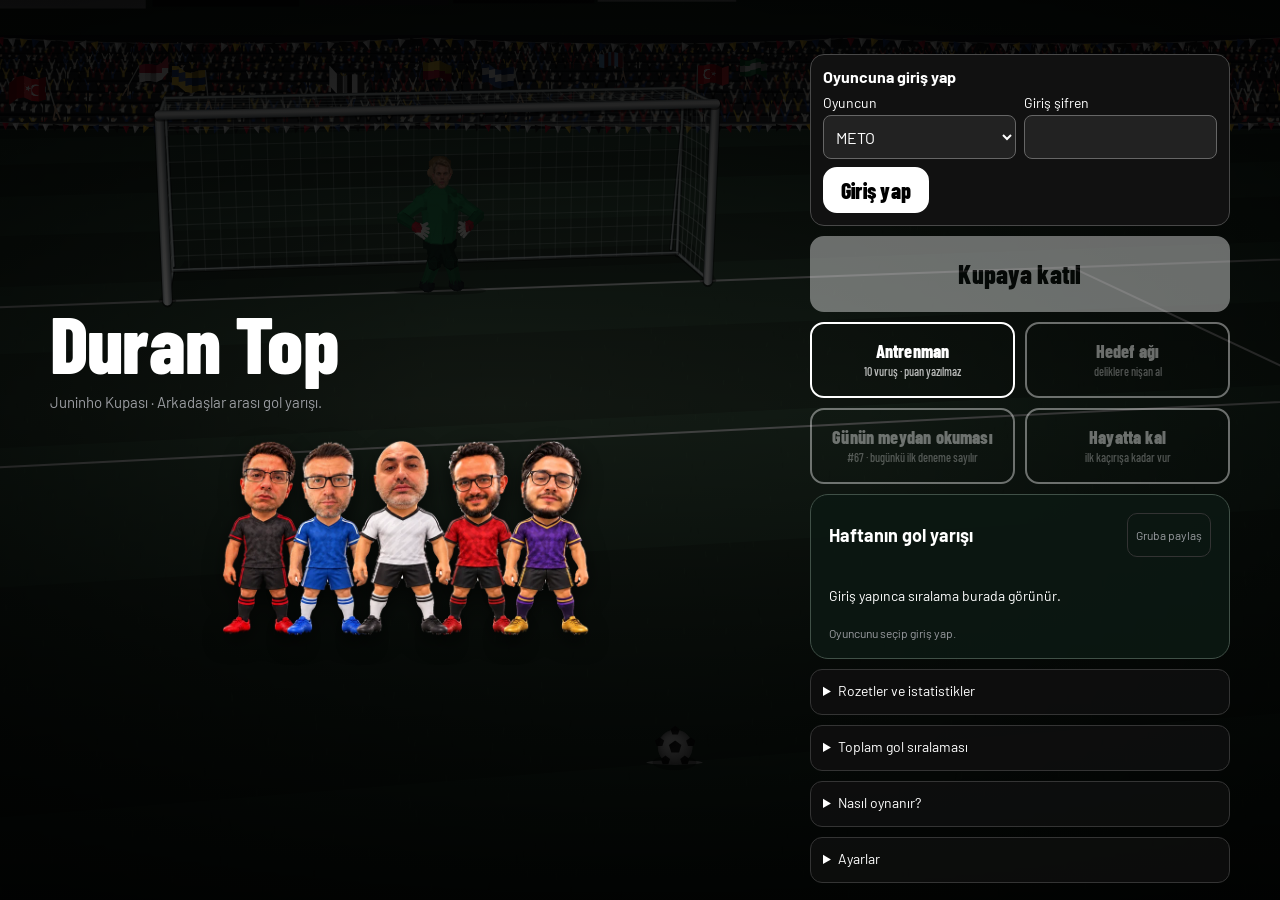
==== commit fb70b0a1: "Add Mixamo breakdance as Meto's fourth goal celebration (20261024a) Esas: 20261022f (16199fd). Yalni" ====
--- a/index.html
+++ b/index.html
@@ -192,10 +192,10 @@
   <script src="js/puan.js?v=20261005ab"></script>
   <script src="js/ses.js?v=20261019a"></script>
   <script src="js/tezahurat.js?v=20261019a"></script>
-  <script src="js/meto3d.js?v=20261021a"></script>
+  <script src="js/meto3d.js?v=20261024a"></script>
   <script src="js/lort-body.js?v=20261022f"></script>
   <script src="js/futbolcu3d.js?v=20261022f"></script>
-  <script src="js/sevinc.js?v=20261020b"></script>
+  <script src="js/sevinc.js?v=20261024a"></script>
   <script src="js/lort-enhancements.js?v=20261016a"></script>
   <script src="js/tribun.js?v=20261014a"></script>
   <script src="js/cizim.js?v=20261022b"></script>
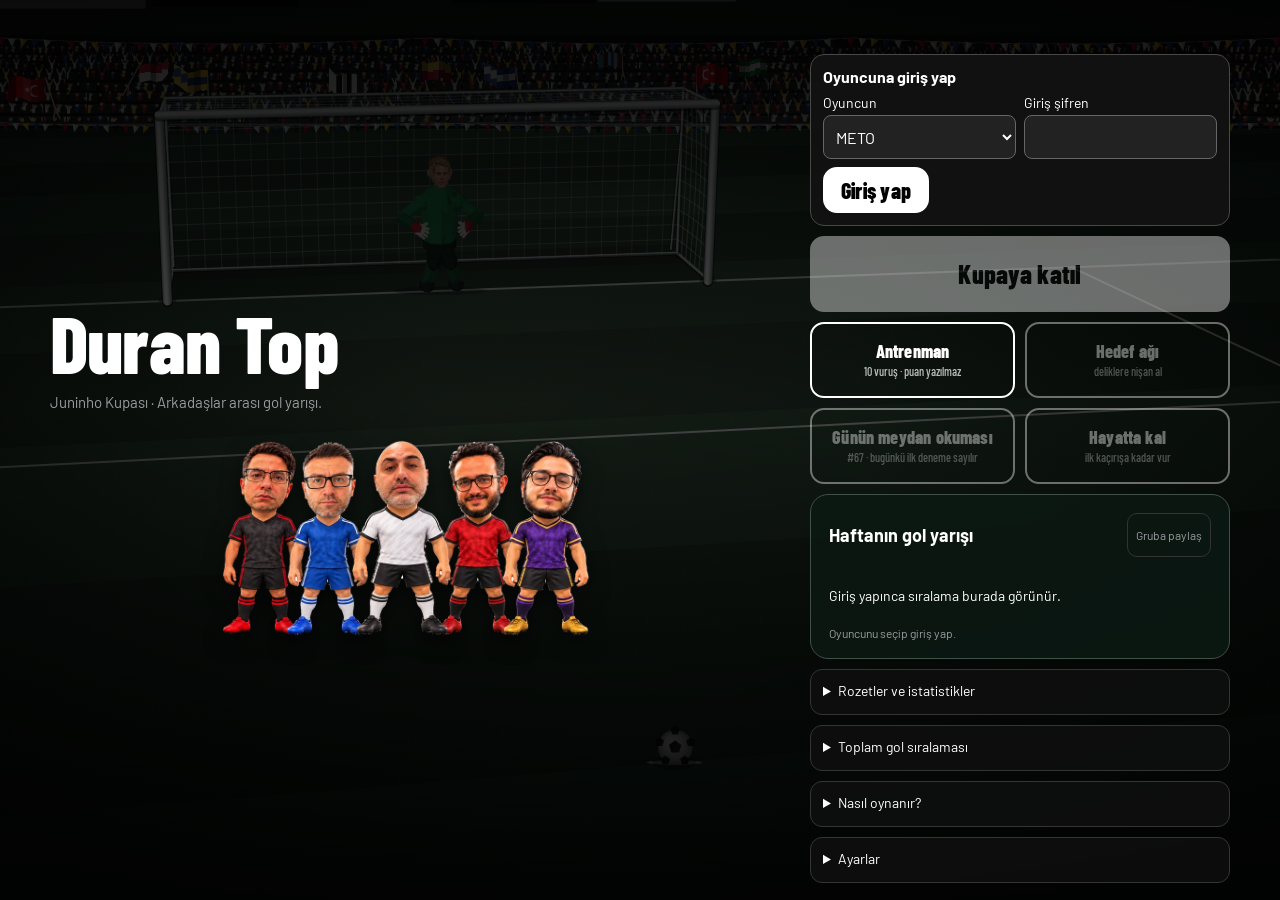
==== commit 2e4e4f85: "Add Mixamo Flying Kick as Meto's fifth goal celebration (20261025a) Co-Authored-By: Claude Opus 5.5 " ====
--- a/index.html
+++ b/index.html
@@ -192,10 +192,10 @@
   <script src="js/puan.js?v=20261005ab"></script>
   <script src="js/ses.js?v=20261019a"></script>
   <script src="js/tezahurat.js?v=20261019a"></script>
-  <script src="js/meto3d.js?v=20261024a"></script>
+  <script src="js/meto3d.js?v=20261025a"></script>
   <script src="js/lort-body.js?v=20261022f"></script>
   <script src="js/futbolcu3d.js?v=20261022f"></script>
-  <script src="js/sevinc.js?v=20261024a"></script>
+  <script src="js/sevinc.js?v=20261025a"></script>
   <script src="js/lort-enhancements.js?v=20261016a"></script>
   <script src="js/tribun.js?v=20261014a"></script>
   <script src="js/cizim.js?v=20261022b"></script>
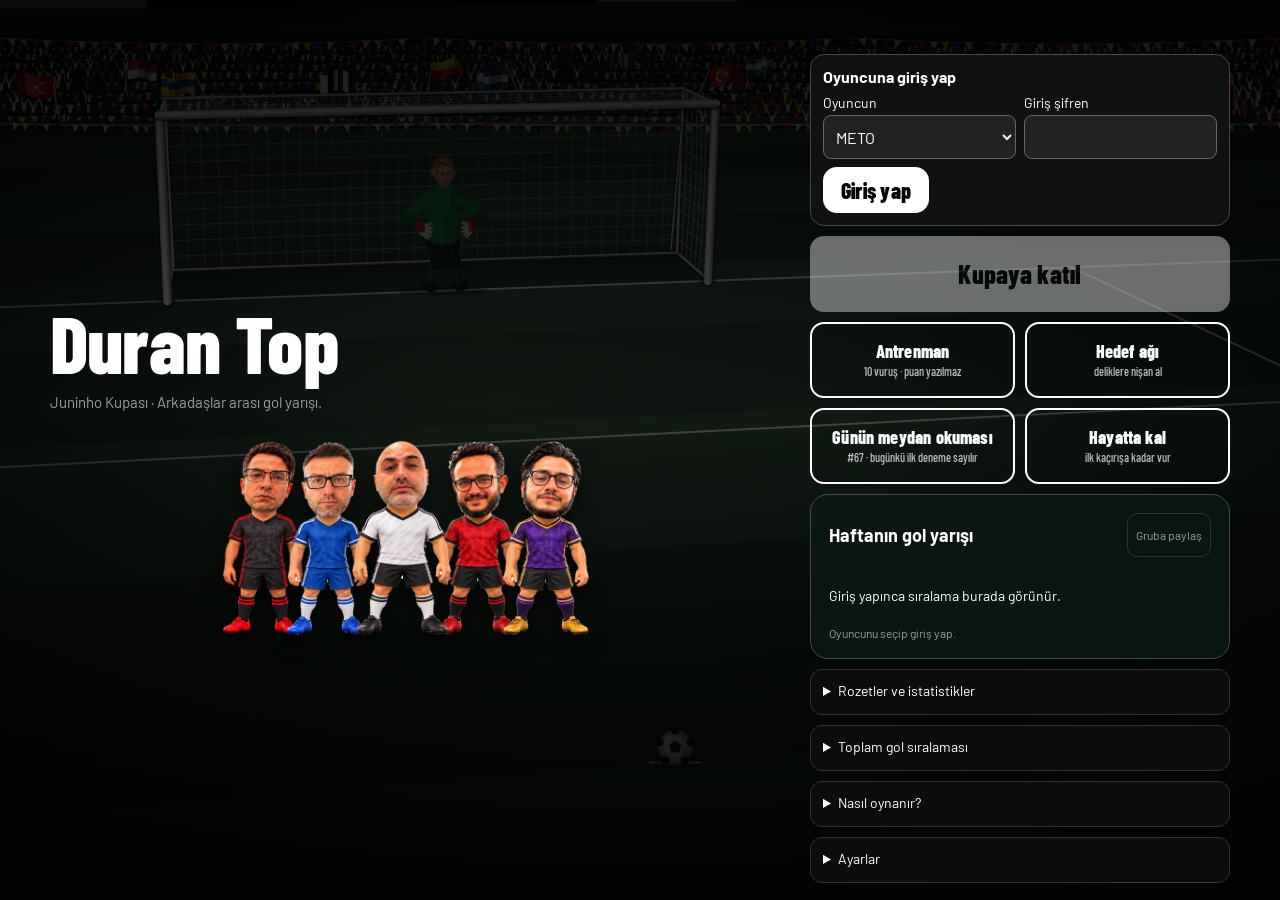
==== commit f2320f35: "20261026a: rules 14 penalty-centre fix and ballistic keeper, live Meto/LORT miss reactions, celebrat" ====
--- a/index.html
+++ b/index.html
@@ -180,27 +180,27 @@
   <script src="js/kart.js?v=20261015a"></script>
   <script src="js/sestest.js?v=20261017a"></script>
   <script src="js/veri.js?v=20261005ab"></script>
-  <script src="js/baraj.js?v=20261016a"></script>
-  <script src="js/model3d.js?v=20261005ae"></script>
-  <script src="js/kaleci3d.js?v=20261019a"></script>
-  <script src="js/baraj3d.js?v=20261017c"></script>
-  <script src="js/kaleci.js?v=20261022a"></script>
+  <script src="js/baraj.js?v=20261026a"></script>
+  <script src="js/model3d.js?v=20261026a"></script>
+  <script src="js/kaleci3d.js?v=20261026a"></script>
+  <script src="js/baraj3d.js?v=20261026a"></script>
+  <script src="js/kaleci.js?v=20261026a"></script>
   <script src="js/ucus.js?v=20261018b"></script>
-  <script src="js/fizik.js?v=20261022a"></script>
+  <script src="js/fizik.js?v=20261026a"></script>
   <script src="js/hedef.js?v=20261016a"></script>
   <script src="js/ag.js?v=20261010b"></script>
   <script src="js/puan.js?v=20261005ab"></script>
   <script src="js/ses.js?v=20261019a"></script>
   <script src="js/tezahurat.js?v=20261019a"></script>
-  <script src="js/meto3d.js?v=20261025a"></script>
-  <script src="js/lort-body.js?v=20261022f"></script>
+  <script src="js/meto3d.js?v=20261026a"></script>
+  <script src="js/lort-body.js?v=20261026a"></script>
   <script src="js/futbolcu3d.js?v=20261022f"></script>
   <script src="js/sevinc.js?v=20261025a"></script>
   <script src="js/lort-enhancements.js?v=20261016a"></script>
   <script src="js/tribun.js?v=20261014a"></script>
-  <script src="js/cizim.js?v=20261022b"></script>
-  <script src="js/canli.js?v=20261022a"></script>
-  <script src="js/oyun.js?v=20261022a"></script>
+  <script src="js/cizim.js?v=20261026a"></script>
+  <script src="js/canli.js?v=20261026a"></script>
+  <script src="js/oyun.js?v=20261026a"></script>
   <div id="seriKutu" class="seri-kutu" hidden>🔥 ×1.5</div>
   <div id="rozetToast" class="rozet-toast" hidden></div>
   <div id="ruzgarKutu" class="ruzgar-kutu" hidden><div class="ruzgar-kadran"><span id="ruzgarOk" class="ruzgar-ok">➤</span></div><div class="ruzgar-metin"><div class="ruzgar-satir"><span id="ruzgarYaz" class="ruzgar-yaz">0</span><span class="ruzgar-birim">m/sn</span></div><span id="ruzgarSev" class="ruzgar-sev">RÜZGÂR</span></div></div>
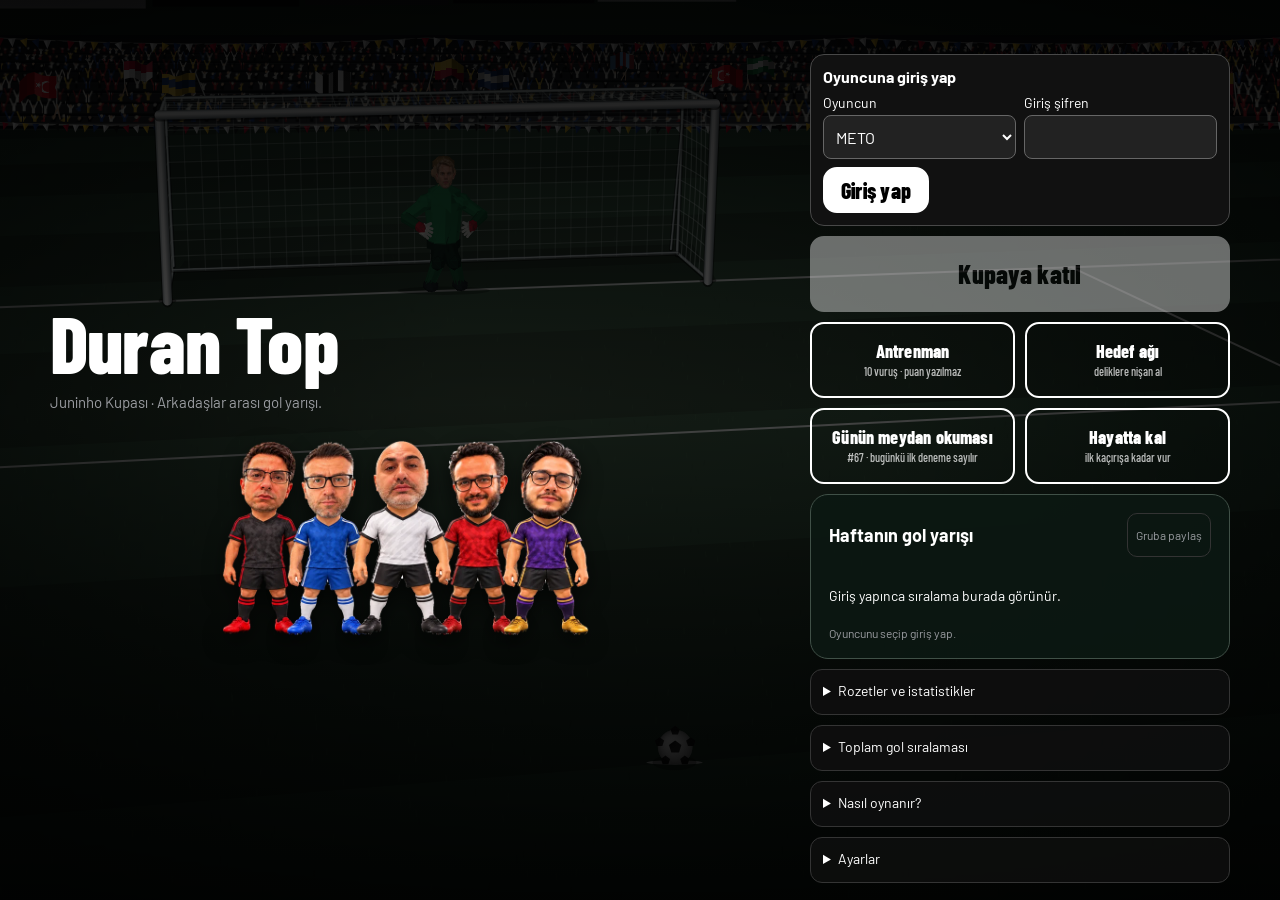
==== commit 039e2053: "20261031a: weekly automatic cup (Sat 13:00 - Sun 19:00 Istanbul), 3 games summed, hidden standings r" ====
--- a/index.html
+++ b/index.html
@@ -199,8 +199,8 @@
   <script src="js/lort-enhancements.js?v=20261016a"></script>
   <script src="js/tribun.js?v=20261014a"></script>
   <script src="js/cizim.js?v=20261026a"></script>
-  <script src="js/canli.js?v=20261026a"></script>
-  <script src="js/oyun.js?v=20261026a"></script>
+  <script src="js/canli.js?v=20261031a"></script>
+  <script src="js/oyun.js?v=20261031a"></script>
   <div id="seriKutu" class="seri-kutu" hidden>🔥 ×1.5</div>
   <div id="rozetToast" class="rozet-toast" hidden></div>
   <div id="ruzgarKutu" class="ruzgar-kutu" hidden><div class="ruzgar-kadran"><span id="ruzgarOk" class="ruzgar-ok">➤</span></div><div class="ruzgar-metin"><div class="ruzgar-satir"><span id="ruzgarYaz" class="ruzgar-yaz">0</span><span class="ruzgar-birim">m/sn</span></div><span id="ruzgarSev" class="ruzgar-sev">RÜZGÂR</span></div></div>
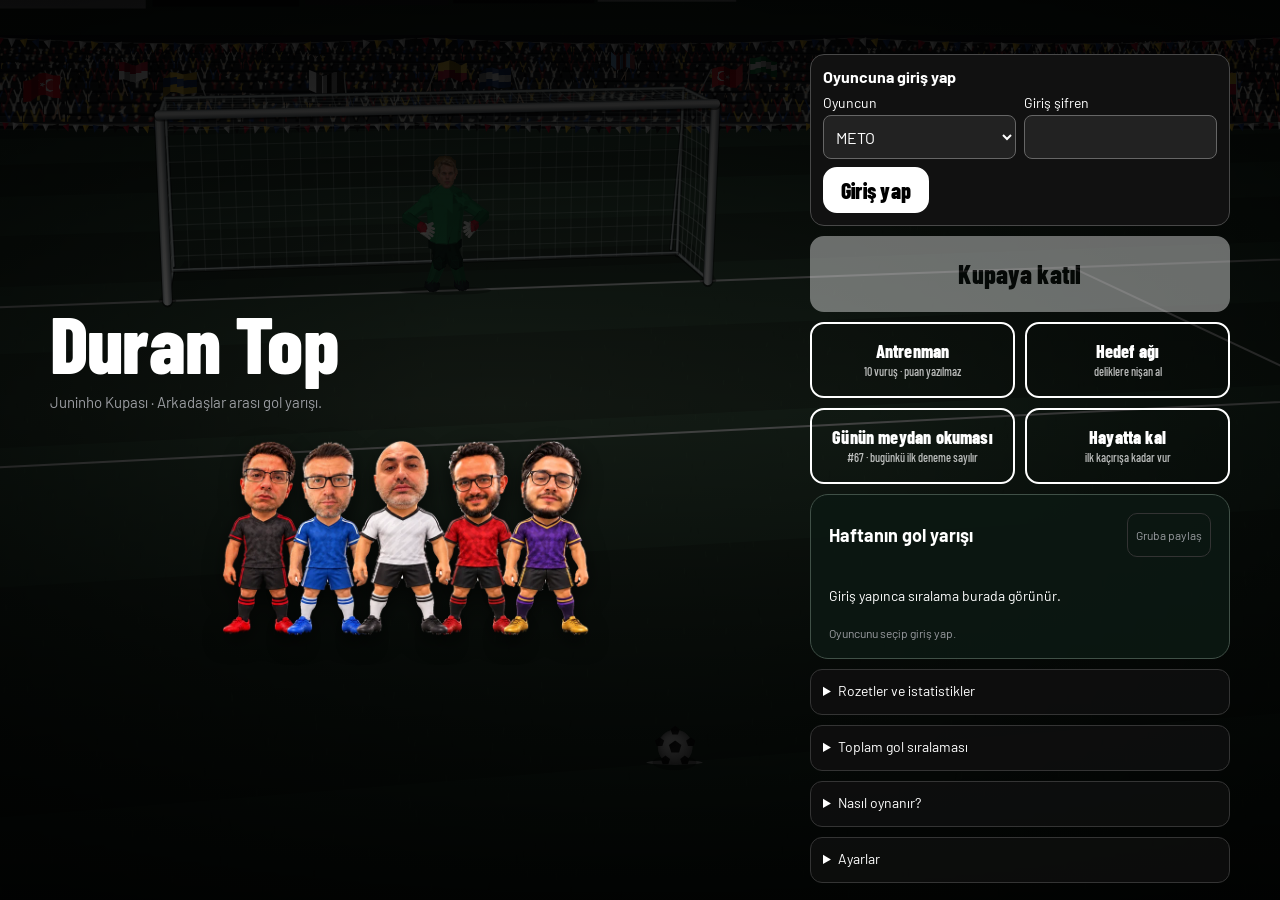
==== commit 62e82cb0: "20261031b: cup 3-game flow fix (next game after 10 shots, shot index continues from 10), test Co-Aut" ====
--- a/index.html
+++ b/index.html
@@ -200,7 +200,7 @@
   <script src="js/tribun.js?v=20261014a"></script>
   <script src="js/cizim.js?v=20261026a"></script>
   <script src="js/canli.js?v=20261031a"></script>
-  <script src="js/oyun.js?v=20261031a"></script>
+  <script src="js/oyun.js?v=20261031b"></script>
   <div id="seriKutu" class="seri-kutu" hidden>🔥 ×1.5</div>
   <div id="rozetToast" class="rozet-toast" hidden></div>
   <div id="ruzgarKutu" class="ruzgar-kutu" hidden><div class="ruzgar-kadran"><span id="ruzgarOk" class="ruzgar-ok">➤</span></div><div class="ruzgar-metin"><div class="ruzgar-satir"><span id="ruzgarYaz" class="ruzgar-yaz">0</span><span class="ruzgar-birim">m/sn</span></div><span id="ruzgarSev" class="ruzgar-sev">RÜZGÂR</span></div></div>
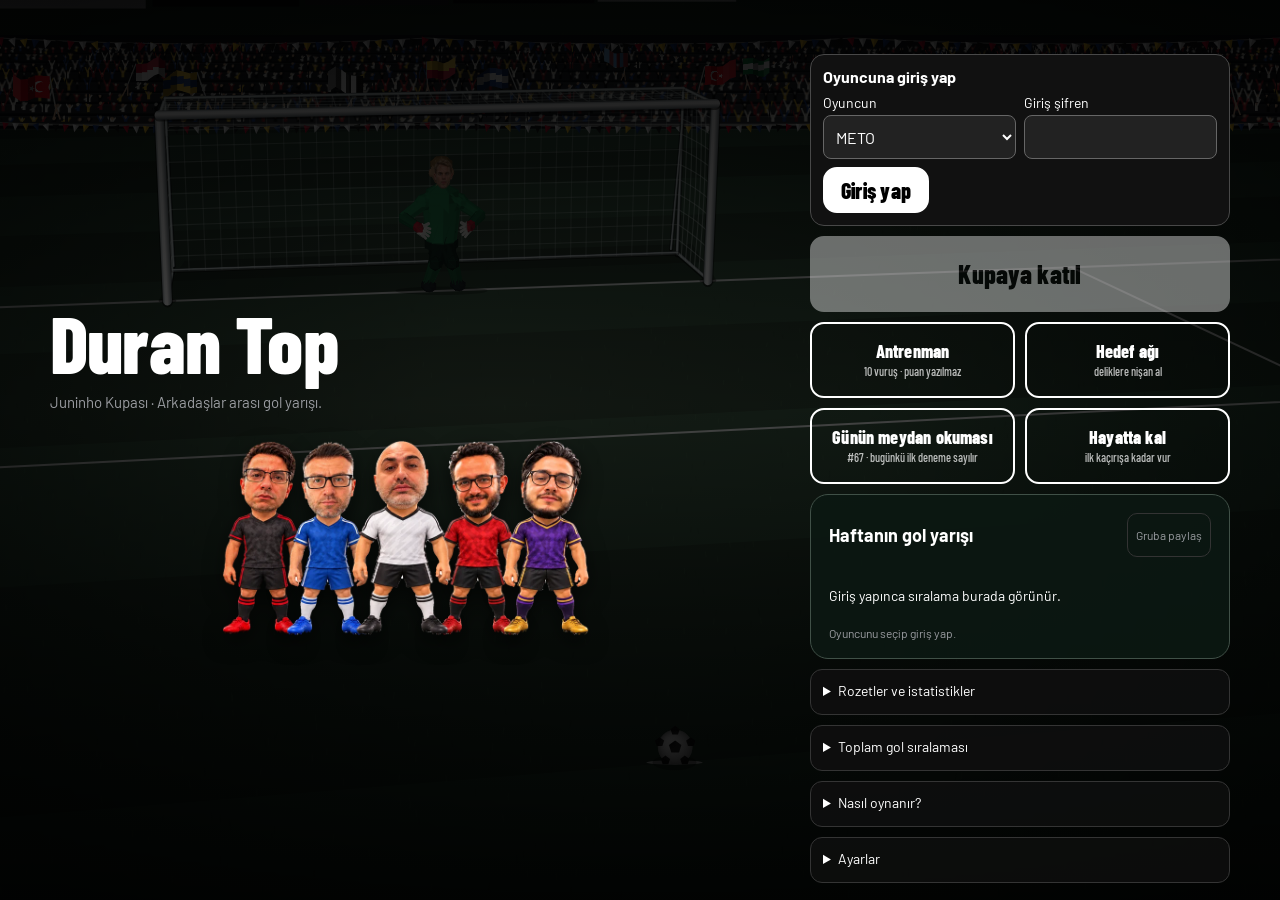
==== commit acb89516: "20261102a: cup wind (rules 15, from week 2026-11-02), 3-game notes, tests Co-Authored-By: Claude Son" ====
--- a/index.html
+++ b/index.html
@@ -170,7 +170,7 @@
 
   <script src="js/ayar.js?v=20261020b"></script>
   <script src="js/perf.js?v=20261011a"></script>
-  <script src="js/ruzgar.js?v=20261014a"></script>
+  <script src="js/ruzgar.js?v=20261102a"></script>
   <script src="js/bonus.js?v=20261016a"></script>
   <script src="js/yorum.js?v=20261014a"></script>
   <script src="js/rozet.js?v=20261014a"></script>
@@ -185,8 +185,8 @@
   <script src="js/kaleci3d.js?v=20261026a"></script>
   <script src="js/baraj3d.js?v=20261026a"></script>
   <script src="js/kaleci.js?v=20261026a"></script>
-  <script src="js/ucus.js?v=20261018b"></script>
-  <script src="js/fizik.js?v=20261026a"></script>
+  <script src="js/ucus.js?v=20261102a"></script>
+  <script src="js/fizik.js?v=20261102a"></script>
   <script src="js/hedef.js?v=20261016a"></script>
   <script src="js/ag.js?v=20261010b"></script>
   <script src="js/puan.js?v=20261005ab"></script>
@@ -199,8 +199,8 @@
   <script src="js/lort-enhancements.js?v=20261016a"></script>
   <script src="js/tribun.js?v=20261014a"></script>
   <script src="js/cizim.js?v=20261026a"></script>
-  <script src="js/canli.js?v=20261031a"></script>
-  <script src="js/oyun.js?v=20261031b"></script>
+  <script src="js/canli.js?v=20261102a"></script>
+  <script src="js/oyun.js?v=20261102a"></script>
   <div id="seriKutu" class="seri-kutu" hidden>🔥 ×1.5</div>
   <div id="rozetToast" class="rozet-toast" hidden></div>
   <div id="ruzgarKutu" class="ruzgar-kutu" hidden><div class="ruzgar-kadran"><span id="ruzgarOk" class="ruzgar-ok">➤</span></div><div class="ruzgar-metin"><div class="ruzgar-satir"><span id="ruzgarYaz" class="ruzgar-yaz">0</span><span class="ruzgar-birim">m/sn</span></div><span id="ruzgarSev" class="ruzgar-sev">RÜZGÂR</span></div></div>
